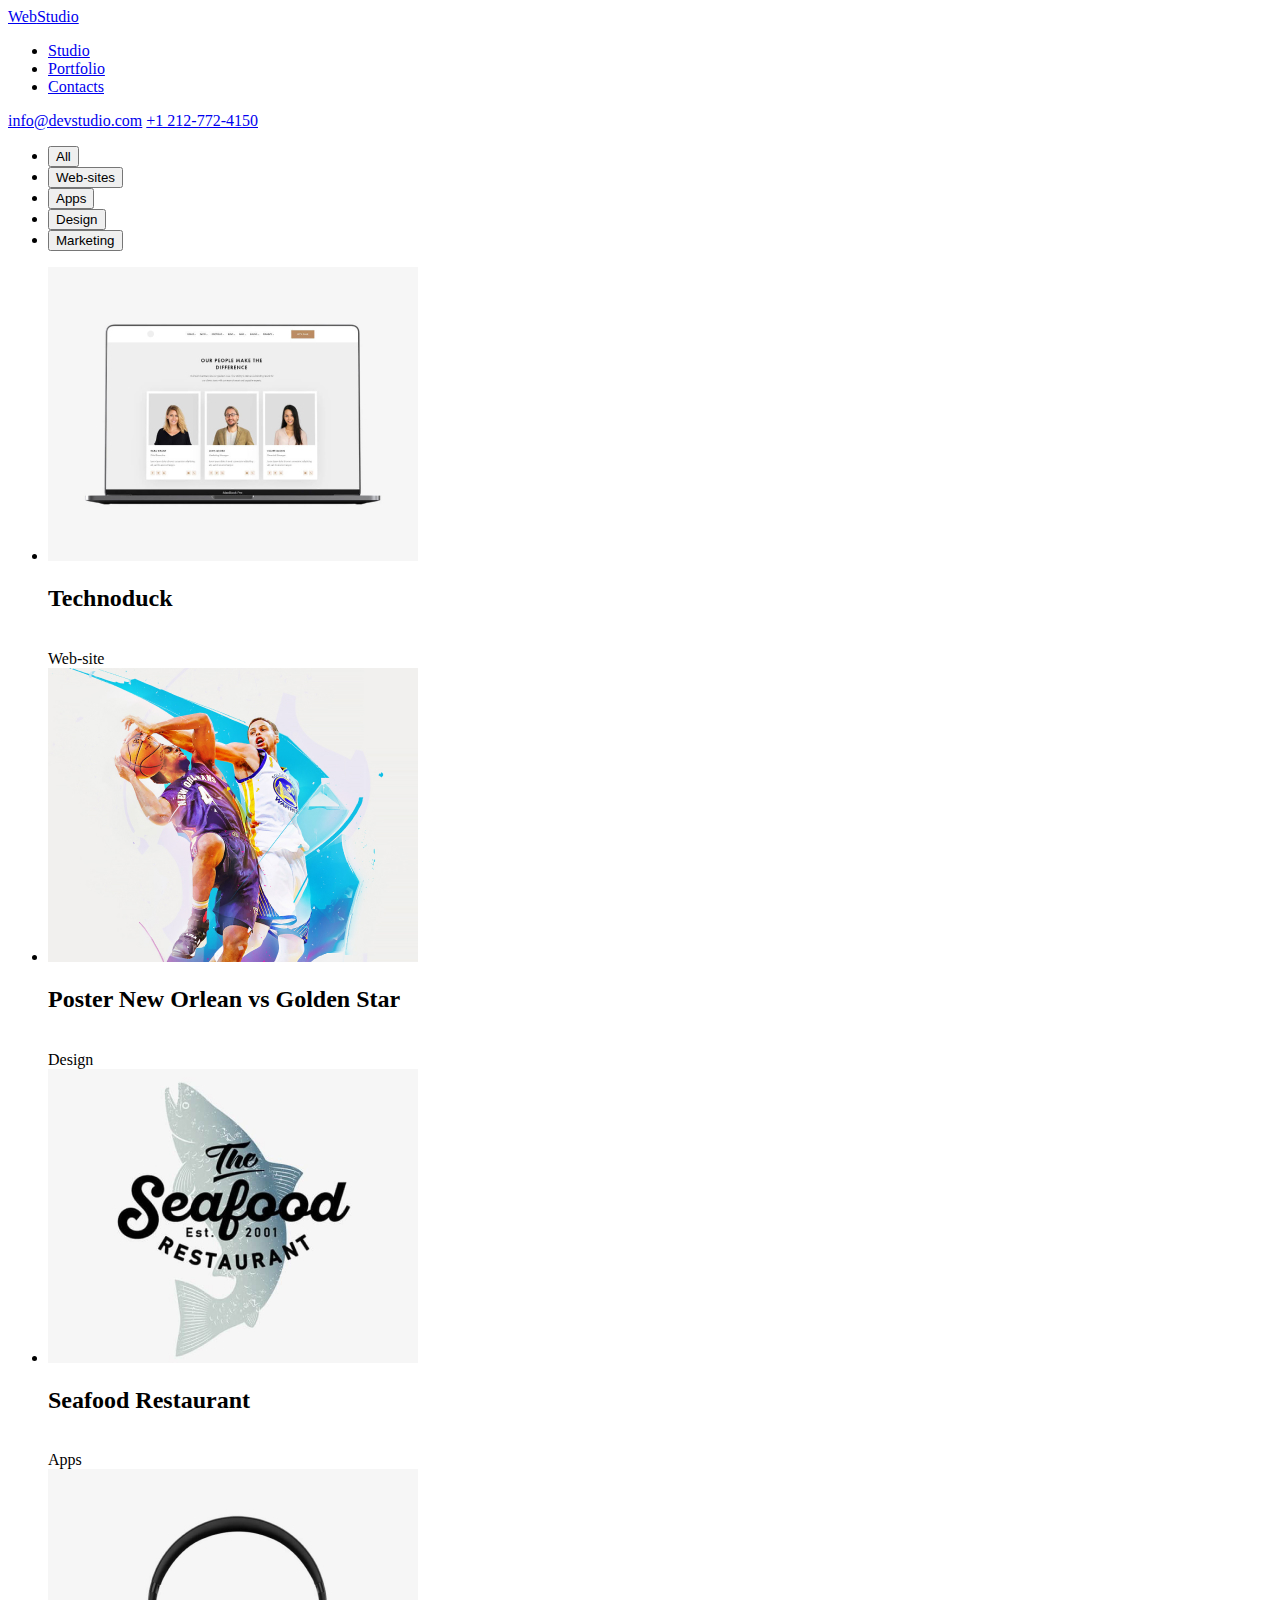
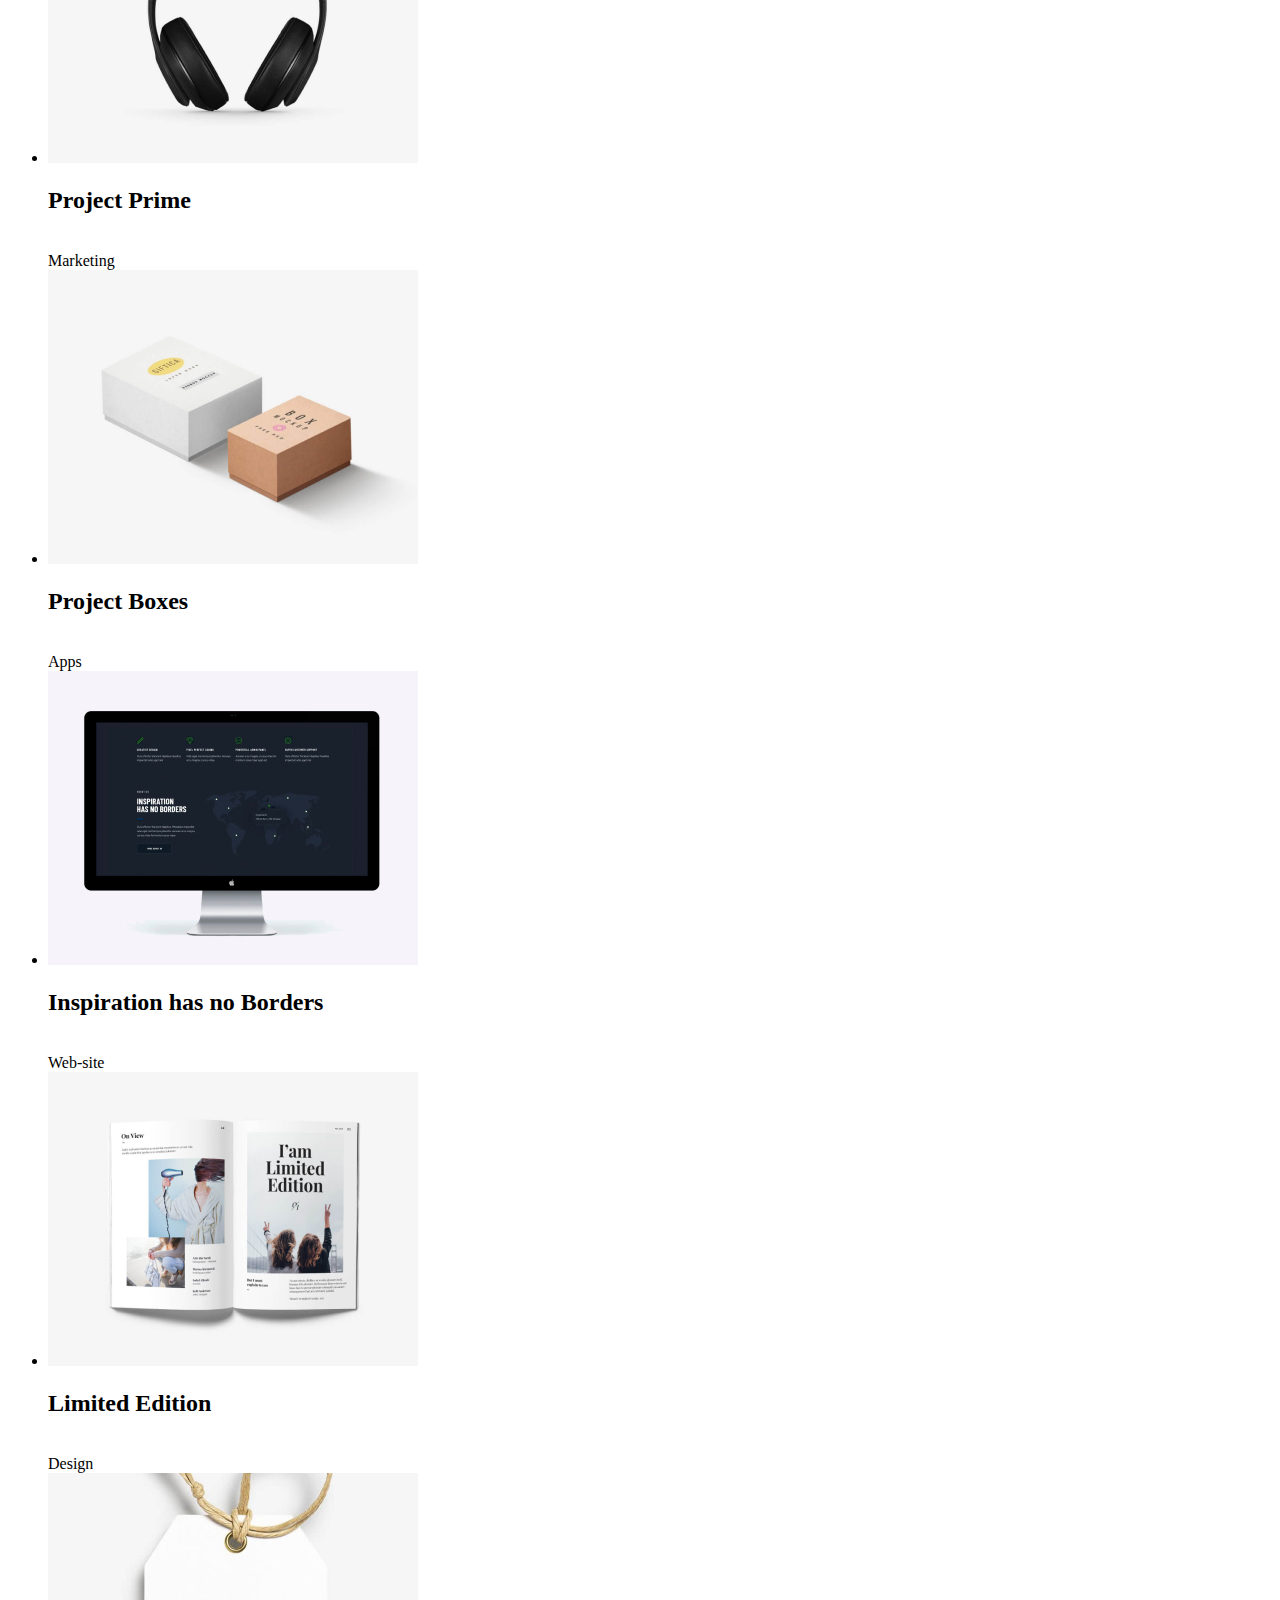
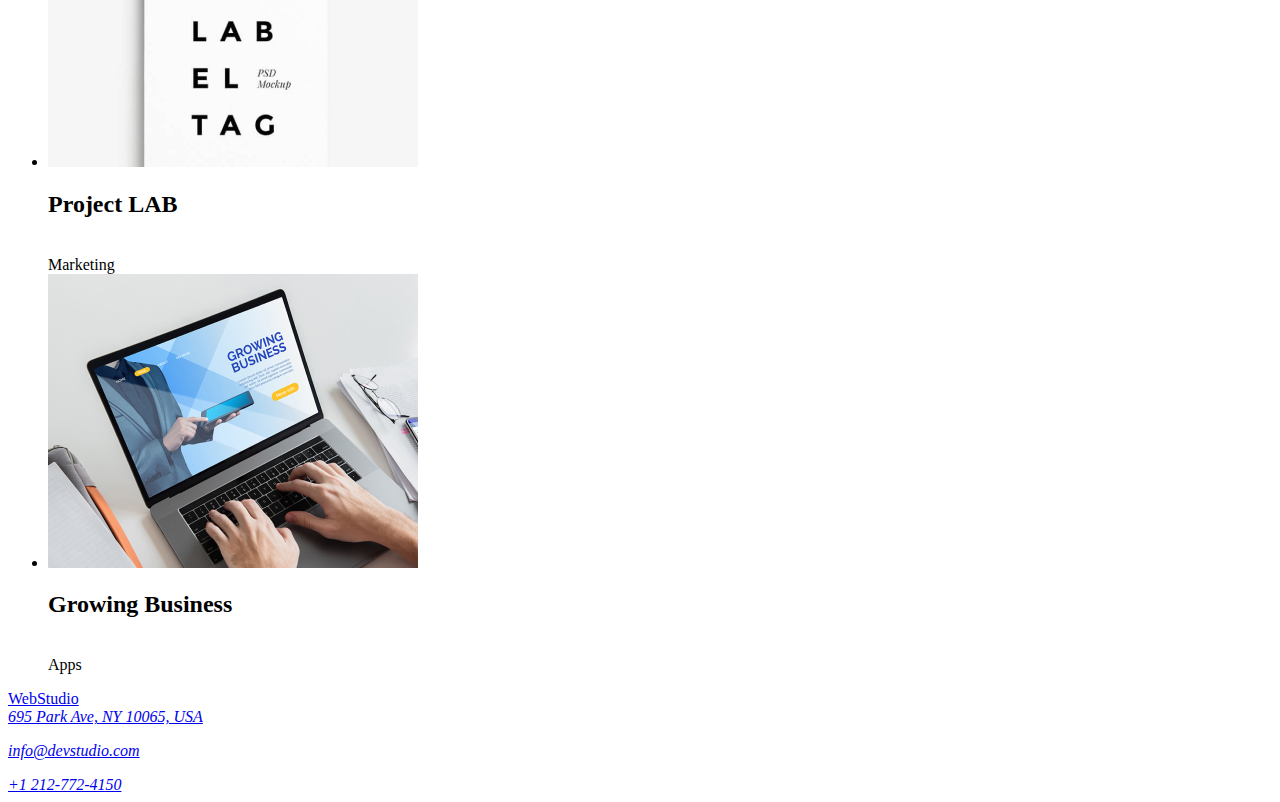
==== portofolio.html @ 15859d85 "Add studio and portfolio" ====
<!DOCTYPE html>
<html lang="en">
<head>
    <meta charset="UTF-8">
    <meta name="viewport" content="width=device-width, initial-scale=1.0">
    <title>Portofolio</title>
    <link rel="preconnect" href="https://fonts.googleapis.com">
    <link rel="preconnect" href="https://fonts.gstatic.com" crossorigin>
    <link href="https://fonts.googleapis.com/css2?family=Raleway:wght@700&family=Roboto:wght@400;500;700;900&display=swap" rel="stylesheet">
    <link rel="stylesheet" href="css/style.css">
    <link rel="stylesheet" href="https://github.com/sindresorhus/modern-normalize">
</head>
<body>

    <header class="global-header">
        <a href="./about.html"><span class="Web">Web</span><span class="Studio">Studio</span></a>

        <nav class="main-navigation">
            <ul>
                <li><a href="./index.html" class="nav-link " >Studio</a></li>
                <li><a href="./portofolio.html" class="nav-link-current" >Portfolio</a></li>
                <li><a href="./about.html" class="nav-link ">Contacts</a></li>
            </ul>
        </nav>

        <div class="contacts-header">
            <a href="https://www.google.com/intl/ro/gmail/about/" target="_blank" >info@devstudio.com</a>
            <a href="+12127724150" >+1 212-772-4150</a>
        </div>

    </header>

    <!--Main Section-->
        <main>

    <!--Buttons Section-->

    <div class="first-section">

        <ul>
            <li> <button type="button" class="button-focus">All</button> </li>
            <li> <button type="button" class="button-focus">Web-sites</button> </li>
            <li> <button type="button" class="button-focus">Apps</button> </li>
            <li> <button type="button" class="button-focus">Design</button> </li>
            <li> <button type="button" class="button-focus">Marketing</button> </li>
        </ul>

    </div>

    <!--Services Section-->

    <section class="second-section">
        <ul>
        <li>
            <img src="images/laptop-img1(1).jpg" alt="Technoduck">
            <br>
            <h2>Technoduck</h2>
            <br>
            <span>Web-site</span>
        </li>

        <li>
            <img src="images/poster-img2(1).jpg" alt="Design">
            <br>
            <h2>Poster New Orlean vs Golden Star</h2>
            <br>
            <span>Design</span>
        </li>

        <li>
            <img src="images/seafood-img3(1).jpg" alt="SeafoodRestaurant">
            <br>
            <h2>Seafood Restaurant </h2>
            <br>
            <span>Apps</span>
        </li>

        <li>
            <img src="images/headphones-img4(1).jpg" alt="Headphones">
            <br>
            <h2>Project Prime</h2>
            <br>
            <span>Marketing</span>
        </li>

        <li>
            <img src="images/boxes-img5(1).jpg" alt="Boxes">
            <br>
            <h2>Project Boxes</h2>
            <br>
            <span>Apps</span>
        </li>

        <li>
            <img src="images/computer-img6(1).jpg" alt="Computer">
            <br>
            <h2>Inspiration has no Borders</h2>
            <br>
            <span>Web-site</span>
        </li>

        <li>
            <img src="images/limited-edition-img7(1).jpg" alt="LimitedEdition">
            <br>
            <h2>Limited Edition</h2>
            <br>
            <span>Design</span>
        </li>

        <li>
            <img src="images/project-lab-img8(1).jpg" alt="Project Lab">
            <br>
            <h2>Project LAB</h2>
            <br>
            <span>Marketing</span>
        </li>

        <li>
            <img src="images/laptop-business-img9(1).jpg" alt="Working on Laptop">
            <br>
            <h2>Growing Business</h2>
            <br>
            <span>Apps</span>
        </li>

        </ul>
    </section>

        </main>
    
        <!--Footer Section-->
        <footer class="global-footer">
            <a href="./about.html"><span class="Web-footer">Web</span><span class="Studio-footer">Studio</span></a>

            <address>
                <a href="https://www.google.com/maps" target="_blank" class="location-adress">695 Park Ave, NY 10065, USA</a>
            
               <p> <a href="https://www.google.com/intl/ro/gmail/about/" target="_blank" class="contact-section">info@devstudio.com</a> </p>
                <a href="+12127724150" class="contact-section">+1 212-772-4150</a>
           
            </address>

        </footer>
</body>
</html>
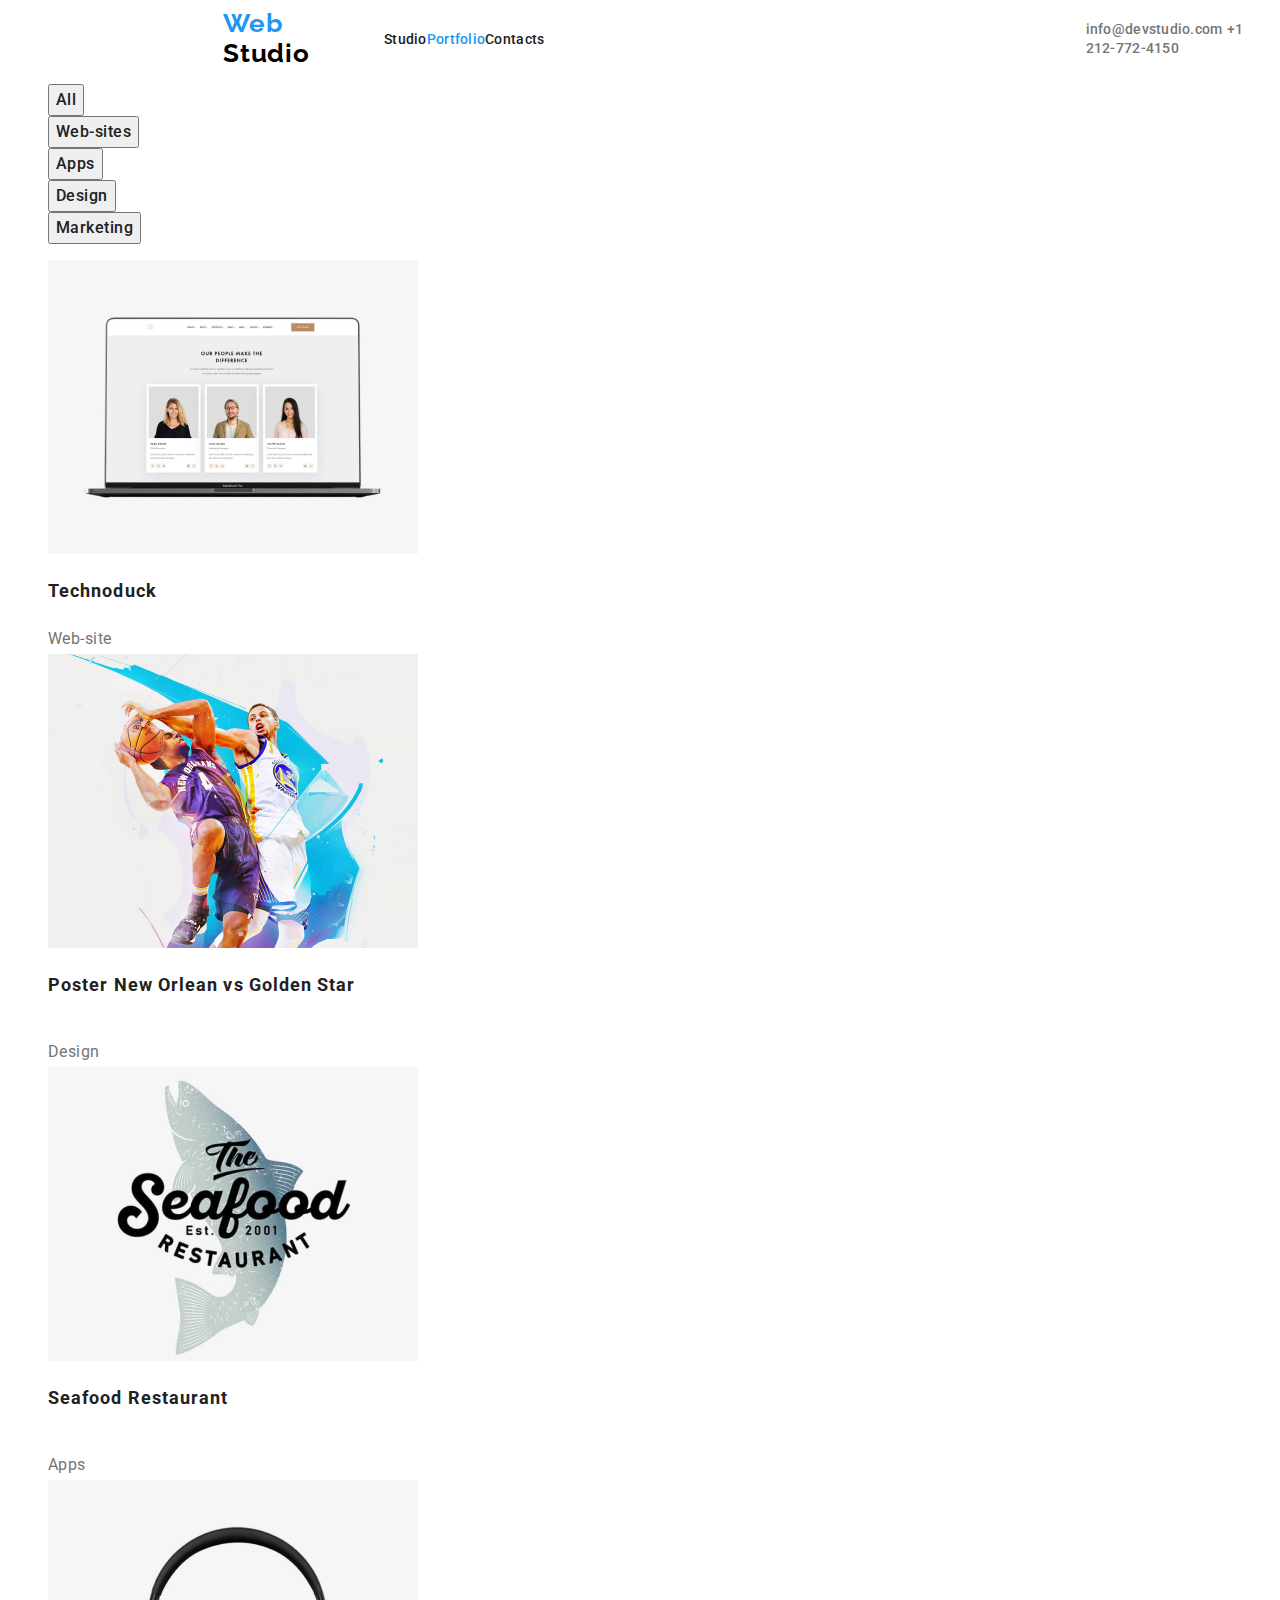
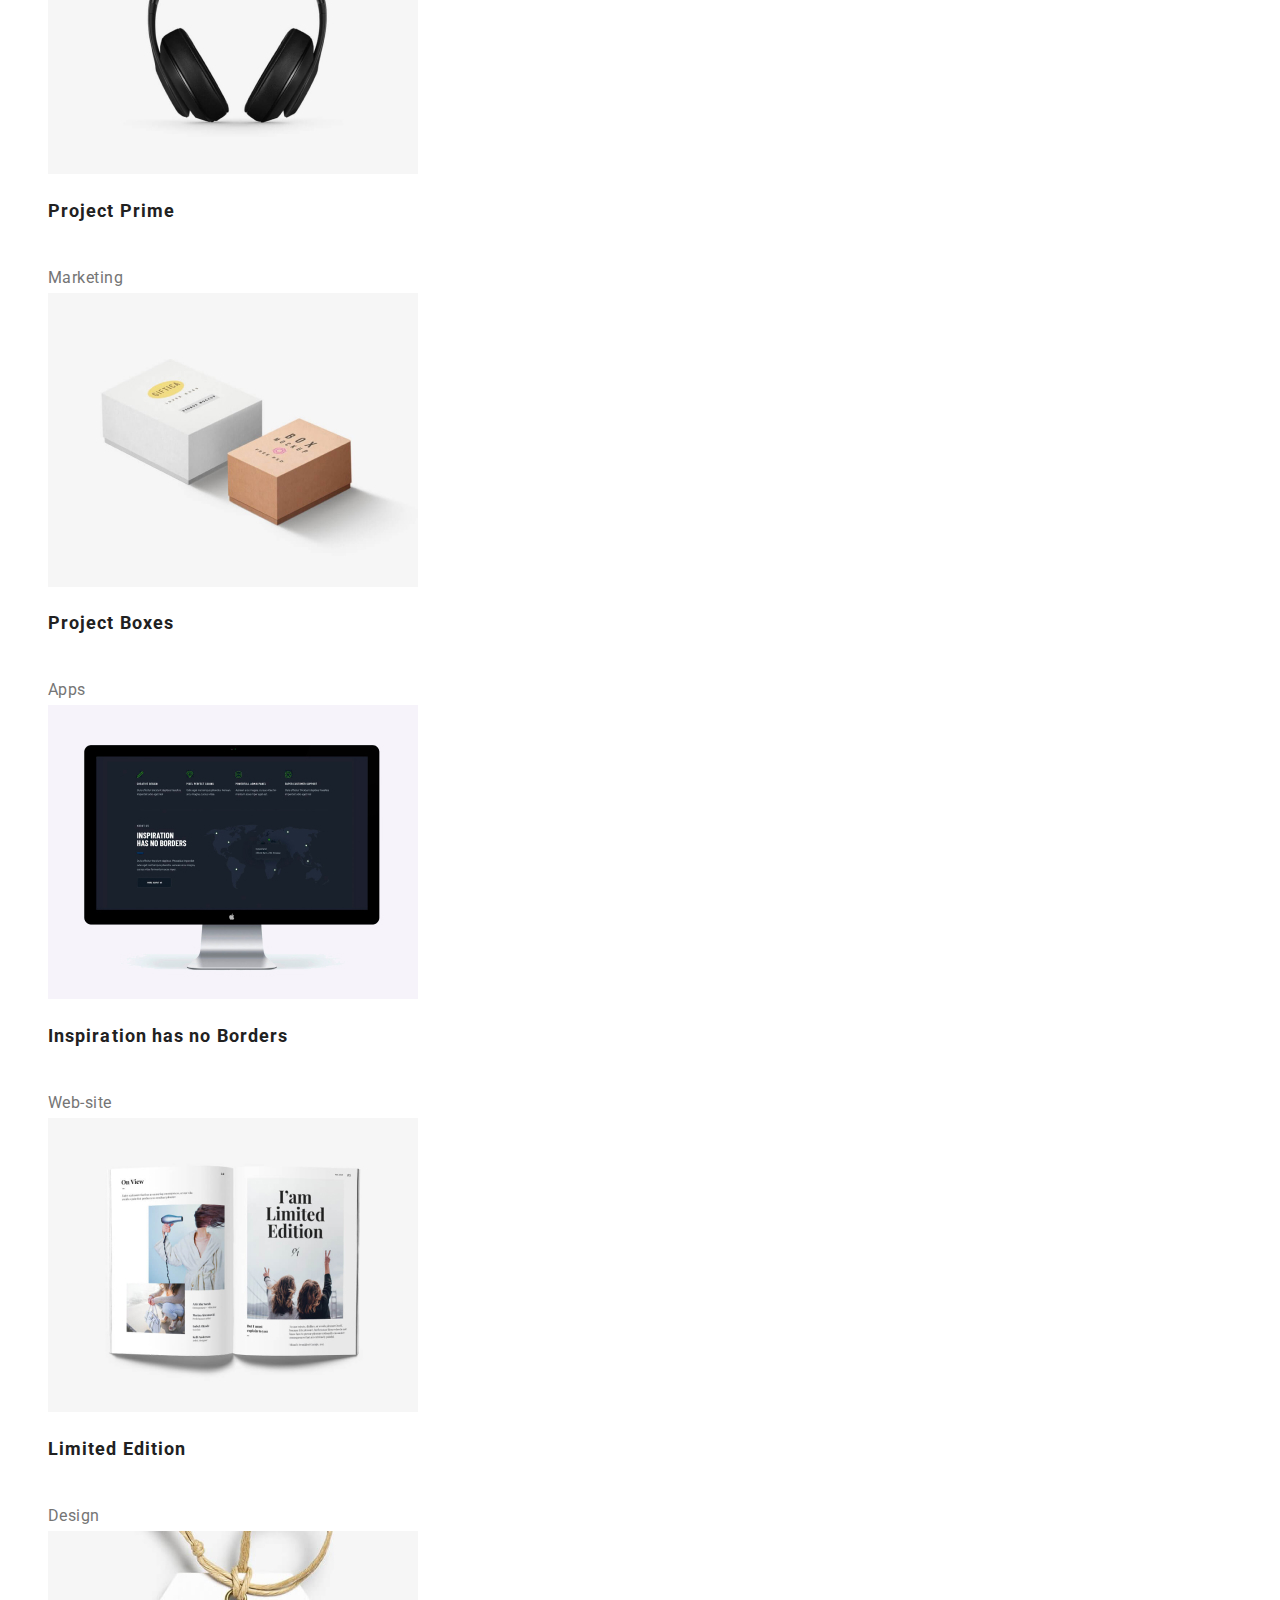
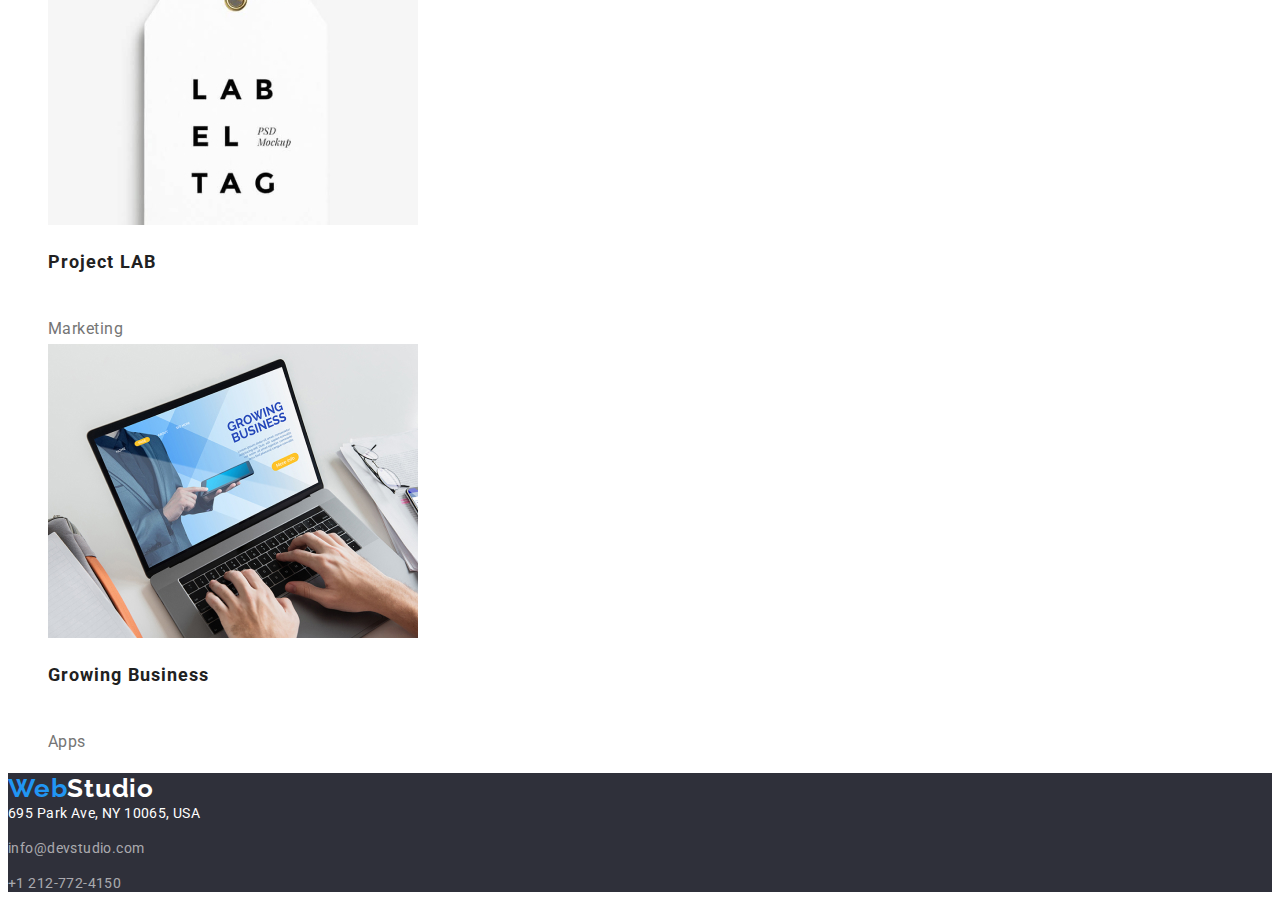
==== commit 8c14b35e: "Adding classes for styling" ====
--- a/portofolio.html
+++ b/portofolio.html
@@ -13,15 +13,24 @@
 <body>
 
     <header class="global-header">
-        <a href="./about.html"><span class="Web">Web</span><span class="Studio">Studio</span></a>
-
-        <nav class="main-navigation">
-            <ul>
-                <li><a href="./index.html" class="nav-link " >Studio</a></li>
-                <li><a href="./portofolio.html" class="nav-link-current" >Portfolio</a></li>
-                <li><a href="./about.html" class="nav-link ">Contacts</a></li>
-            </ul>
-        </nav>
+
+        <div class="logo-container">
+        <a href="./about.html">
+            <span class="Web">Web</span>
+            <span class="Studio">Studio</span>
+        </a>
+        </div>
+
+        <div class="nav-container">
+
+            <nav class="main-navigation">
+                <ul>
+                    <li><a href="./index.html" class="nav-link " >Studio</a></li>
+                    <li><a href="./portofolio.html" class="nav-link-current" >Portfolio</a></li>
+                    <li><a href="./about.html" class="nav-link ">Contacts</a></li>
+                </ul>
+            </nav>
+        </div>
 
         <div class="contacts-header">
             <a href="https://www.google.com/intl/ro/gmail/about/" target="_blank" >info@devstudio.com</a>
@@ -31,13 +40,13 @@
     </header>
 
     <!--Main Section-->
-        <main>
+        <main class="main-section">
 
     <!--Buttons Section-->
 
     <div class="first-section">
 
-        <ul>
+        <ul class="button-container">
             <li> <button type="button" class="button-focus">All</button> </li>
             <li> <button type="button" class="button-focus">Web-sites</button> </li>
             <li> <button type="button" class="button-focus">Apps</button> </li>
@@ -49,81 +58,140 @@
 
     <!--Services Section-->
 
+
+    
     <section class="second-section">
-        <ul>
-        <li>
-            <img src="images/laptop-img1(1).jpg" alt="Technoduck">
-            <br>
-            <h2>Technoduck</h2>
-            <br>
+
+
+        <div class="cards-container">
+            
+        <ul class="cards-list">
+
+        <li class="item">
+            <img class="img-card" src="images/laptop-img1(1).jpg" alt="Technoduck"  width="370" >
+            
+            <div class="card-details">
+            <h2 >Technoduck</h2>
+           
             <span>Web-site</span>
-        </li>
-
-        <li>
-            <img src="images/poster-img2(1).jpg" alt="Design">
-            <br>
+            </div>
+
+        </li>
+    
+    
+        <li class="item">
+            <img class="img-card" src="images/poster-img2(1).jpg" alt="Design"  width="370">
+            <br>
+                <div class="card-details">
             <h2>Poster New Orlean vs Golden Star</h2>
             <br>
             <span>Design</span>
-        </li>
-
-        <li>
-            <img src="images/seafood-img3(1).jpg" alt="SeafoodRestaurant">
-            <br>
+                </div>
+        </li>
+   
+    
+    
+   
+        <li class="item">
+            <img class="img-card"  src="images/seafood-img3(1).jpg"  alt="SeafoodRestaurant"  width="370" >
+            <br>
+                <div class="card-details">
             <h2>Seafood Restaurant </h2>
             <br>
             <span>Apps</span>
-        </li>
-
-        <li>
-            <img src="images/headphones-img4(1).jpg" alt="Headphones">
-            <br>
+                </div>
+        </li>
+
+   
+    
+    
+
+    
+        <li class="item">
+            <img class="img-card" src="images/headphones-img4(1).jpg" alt="Headphones"  width="370" >
+            <br>
+                <div class="card-details">
             <h2>Project Prime</h2>
             <br>
             <span>Marketing</span>
-        </li>
-
-        <li>
-            <img src="images/boxes-img5(1).jpg" alt="Boxes">
-            <br>
+                </div>
+        </li>
+    
+        
+
+
+    
+        <li class="item">
+            <img class="img-card" src="images/boxes-img5(1).jpg" alt="Boxes"  width="370">
+            <br>
+
+                <div class="card-details">
             <h2>Project Boxes</h2>
             <br>
             <span>Apps</span>
-        </li>
-
-        <li>
-            <img src="images/computer-img6(1).jpg" alt="Computer">
-            <br>
+                </div>
+        </li>
+    
+    
+
+   
+        <li class="item">
+            <img class="img-card" src="images/computer-img6(1).jpg" alt="Computer"  width="370" >
+            <br>
+
+                <div class="card-details">
             <h2>Inspiration has no Borders</h2>
             <br>
             <span>Web-site</span>
-        </li>
-
-        <li>
-            <img src="images/limited-edition-img7(1).jpg" alt="LimitedEdition">
-            <br>
+                </div>
+        </li>
+    
+    
+    
+
+        <li class="item">
+            <img class="img-card" src="images/limited-edition-img7(1).jpg" alt="LimitedEdition" width="370" >
+            <br>
+
+                <div class="card-details">
             <h2>Limited Edition</h2>
             <br>
             <span>Design</span>
-        </li>
-
-        <li>
-            <img src="images/project-lab-img8(1).jpg" alt="Project Lab">
-            <br>
+                </div>
+        </li>
+    
+
+
+   
+        <li class="item">
+            <img class="img-card" src="images/project-lab-img8(1).jpg" alt="Project Lab" width="370" >
+            <br>
+
+                <div class="card-details">
             <h2>Project LAB</h2>
             <br>
             <span>Marketing</span>
-        </li>
-
-        <li>
-            <img src="images/laptop-business-img9(1).jpg" alt="Working on Laptop">
-            <br>
+                </div>
+        </li>
+    
+
+
+   
+        <li class="item">
+            <img class="img-card" src="images/laptop-business-img9(1).jpg" alt="Working on Laptop" width="370" >
+            <br>
+
+                <div class="card-details">
             <h2>Growing Business</h2>
             <br>
             <span>Apps</span>
-        </li>
-
+                </div>
+        </li>
+   
         </ul>
+
+    </div>
+
     </section>
 
         </main>
--- a/css/style.css
+++ b/css/style.css
@@ -0,0 +1,342 @@
+
+:root {
+    --font-family: "Roboto" ;
+    --link-color: #212121;
+    --body-color: #FFF;
+    --hover-color: #2196F3;
+    
+}
+body {
+    
+    background-color: var(--body-color);
+    font-family: "Roboto", "Raleway" ,sans-serif;
+    
+}
+
+.container {
+    max-width: 1200px;
+}
+
+.global-header {
+    width: 100%;
+    display: flex;
+    align-items: center;
+    justify-content: space-between;
+}
+
+.logo-container {
+    display: flex;
+    align-items: center;
+    justify-content: space-between;
+    padding-left: 215px;
+    width: 165px;
+    flex-direction: row;
+    
+}
+
+.nav-container {
+    display: flex;
+    width: 80%;
+    align-items: center;
+    justify-content: space-between;
+
+}
+
+.nav-container .main-navigation ul {
+    display: flex;
+    align-items: center;
+    justify-content: space-between;
+    flex-direction: row;
+    
+}
+
+
+
+
+.global-header .main-navigation a:link, 
+.global-header .main-navigation a:visited, {
+    color: var(--link-color) ;
+}
+
+
+.global-header .main-navigation a:hover {
+    color:var(--hover-color);
+    text-decoration: none;
+}
+
+
+
+.title-button .button-request {
+    background-color: var(--hover-color);
+    color:var(--body-color);;
+    text-align: center;
+    font-family: inherit;
+    font-size: 16px;
+    font-style: normal;
+    font-weight: 700;
+    line-height: 30px; /* 187.5% */
+    letter-spacing: 0.96px;
+
+}
+
+.first-section button:link,
+.first-section button:visited {    
+    background-color: #F5F4FA;
+    color: var(--link-color);
+    font-family: inherit;
+    
+}
+
+.first-section button:hover {
+    background-color:var(--hover-color);
+    color:var(--body-color) ;
+}
+
+.first-section .button-focus :hover,
+.first-section .button-focus :focus {
+    background-color:var(--hover-color);
+    color:var(--body-color);
+}
+ul {
+    list-style-type: none;
+}
+
+.main-navigation a:link
+.main-navigation a:visited { 
+    color: var(--link-color);
+    font-size: 14px;
+    font-weight: 500;
+    text-decoration: none;
+    line-height: normal;
+    letter-spacing: 0.28px
+
+}
+ .nav-link, a {
+    color: var(--link-color);
+    font-family: inherit;
+    font-size: 14px;
+    font-style: normal;
+    font-weight: 500;
+    line-height: normal;
+    letter-spacing: 0.28px;
+}
+
+.nav-link-current {
+    color:var(--hover-color);
+}
+
+
+.Web {
+    color: var(--hover-color);
+}
+.Studio {
+    color: #000;
+}
+
+.global-header a {
+    text-decoration: none;
+    
+}
+
+.Web, .Studio {
+    font-family: Raleway;
+    font-size: 26px;
+    font-style: normal;
+    font-weight: 700;
+    line-height: normal;
+    letter-spacing: 0.78px;
+    }
+
+
+.title-button { 
+    background-color: #2F303A;
+   
+}
+
+h1 {
+    color:var(--body-color);
+    text-align: center;
+    font-family: Roboto;
+    font-size: 44px;
+    font-style: normal;
+    font-weight: 900;
+    line-height: 60px; /* 136.364% */
+    letter-spacing: 2.64px;
+    text-transform: uppercase;
+    }
+
+  
+
+    .contacts-header a {
+        color: #757575;
+    }
+
+ .contacts-header > a.nav-link-current {
+    color: var(--hover-color);
+ }
+
+ .first-section h2 {
+    color: #212121;
+    font-family: inherit;
+    font-size: 14px;
+    font-style: normal;
+    font-weight: 700;
+    line-height: normal;
+    letter-spacing: 0.42px;
+    text-transform: uppercase;
+    width: 270px;
+ }
+ .first-section p {
+    color: #757575;
+    font-family: inherit;
+    font-size: 14px;
+    font-style: normal;
+    font-weight: 400;
+    line-height: 24px; /* 171.429% */
+    letter-spacing: 0.42px;
+    width: 270px;
+    height: 75px;
+    flex-shrink: 0;
+ }
+
+ .second-section h2 {
+    color:var(--link-color);
+    font-family: inherit;
+    font-size: 18px;
+    font-style: normal;
+    font-weight: 700;
+    line-height: 36px; /* 200% */
+    letter-spacing: 1.08px;
+ }
+
+ .second-section span {
+    color: #757575;
+    font-family: inherit;
+    font-size: 16px;
+    font-style: normal;
+    font-weight: 400;
+    line-height: 30px; /* 187.5% */
+    letter-spacing: 0.48px;
+    width: 322px;
+ }
+
+ .first-section button {
+    color: var(--link-color);
+    text-align: center;
+    font-family: Roboto;
+    font-size: 16px;
+    font-style: normal;
+    font-weight: 500;
+    line-height: 26px; /* 162.5% */
+    letter-spacing: 0.48px; ;
+ }
+
+ .about-us-section h2 { 
+    color:var(--link-color);
+    text-align: center;
+    font-family: inherit;
+    font-size: 36px;
+    font-style: normal;
+    font-weight: 700;
+    line-height: normal;
+    letter-spacing: 1.08px;
+ }
+
+ .our-team {
+    background-color: #F5F4FA;
+ }
+
+ .our-team h2 {
+    color:var(--link-color);
+    text-align: center;
+    font-family: inherit;
+    font-size: 36px;
+    font-style: normal;
+    font-weight: 700;
+    line-height: normal;
+    letter-spacing: 1.08px;
+ }
+
+ .our-team h3 {
+    color:var(--link-color);
+    text-align: center;
+    font-family: inherit;
+    font-size: 16px;
+    font-style: normal;
+    font-weight: 500;
+    line-height: normal;
+    letter-spacing: 0.48px;
+ }
+
+ .our-team p {
+    color: #757575;
+    text-align: center;
+    font-family: inherit;
+    font-size: 16px;
+    font-style: normal;
+    font-weight: 400;
+    line-height: normal;
+    letter-spacing: 0.48px;
+ }
+
+ .global-footer  {
+    background-color: #2F303A;
+   
+ }
+
+ .location-adress { 
+    color: var(--body-color);
+    font-family: inherit;
+    font-size: 14px;
+    font-style: normal;
+    font-weight: 400;
+    line-height: normal;
+    letter-spacing: 0.42px;
+    width: 207px;
+    height: 16px;
+    flex-shrink: 0;
+ }
+
+ .Web-footer {
+    color: var(--hover-color);
+ }
+
+ .Studio-footer {
+    color: var(--body-color);
+ }
+
+ .Web-footer, .Studio-footer {
+    font-family: Raleway;
+    font-size: 26px;
+    font-style: normal;
+    font-weight: 700;
+    line-height: normal;
+    letter-spacing: 0.78px;
+    
+ }
+
+ .global-footer a{
+    text-decoration: none;
+ }
+
+
+ .contact-section {
+    color: rgba(255, 255, 255, 0.60);
+    font-family: inherit;
+    font-size: 14px;
+    font-style: normal;
+    font-weight: 400;
+    line-height: normal;
+    letter-spacing: 0.42px;
+    width: 231px;
+    height: 16px;
+    flex-shrink: 0; 
+    }
+ 
+
+
+   
+
+
+
+
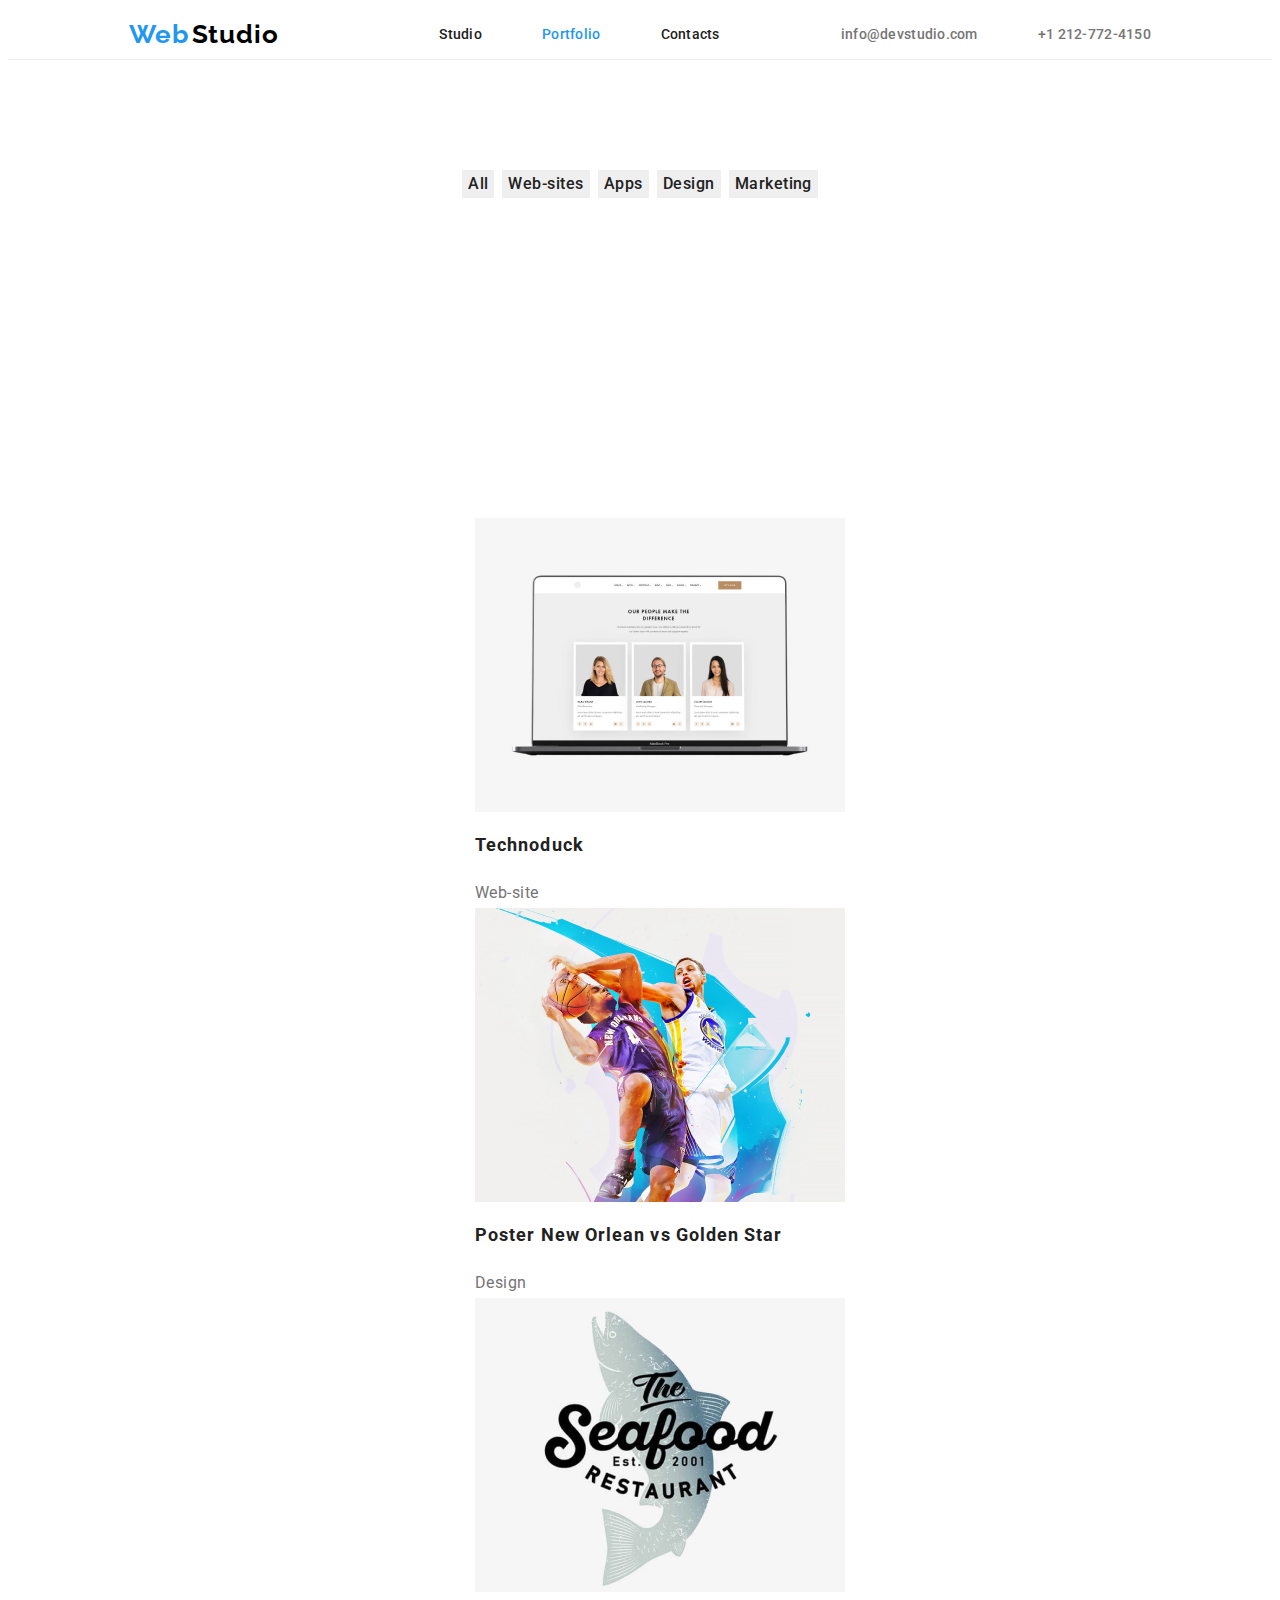
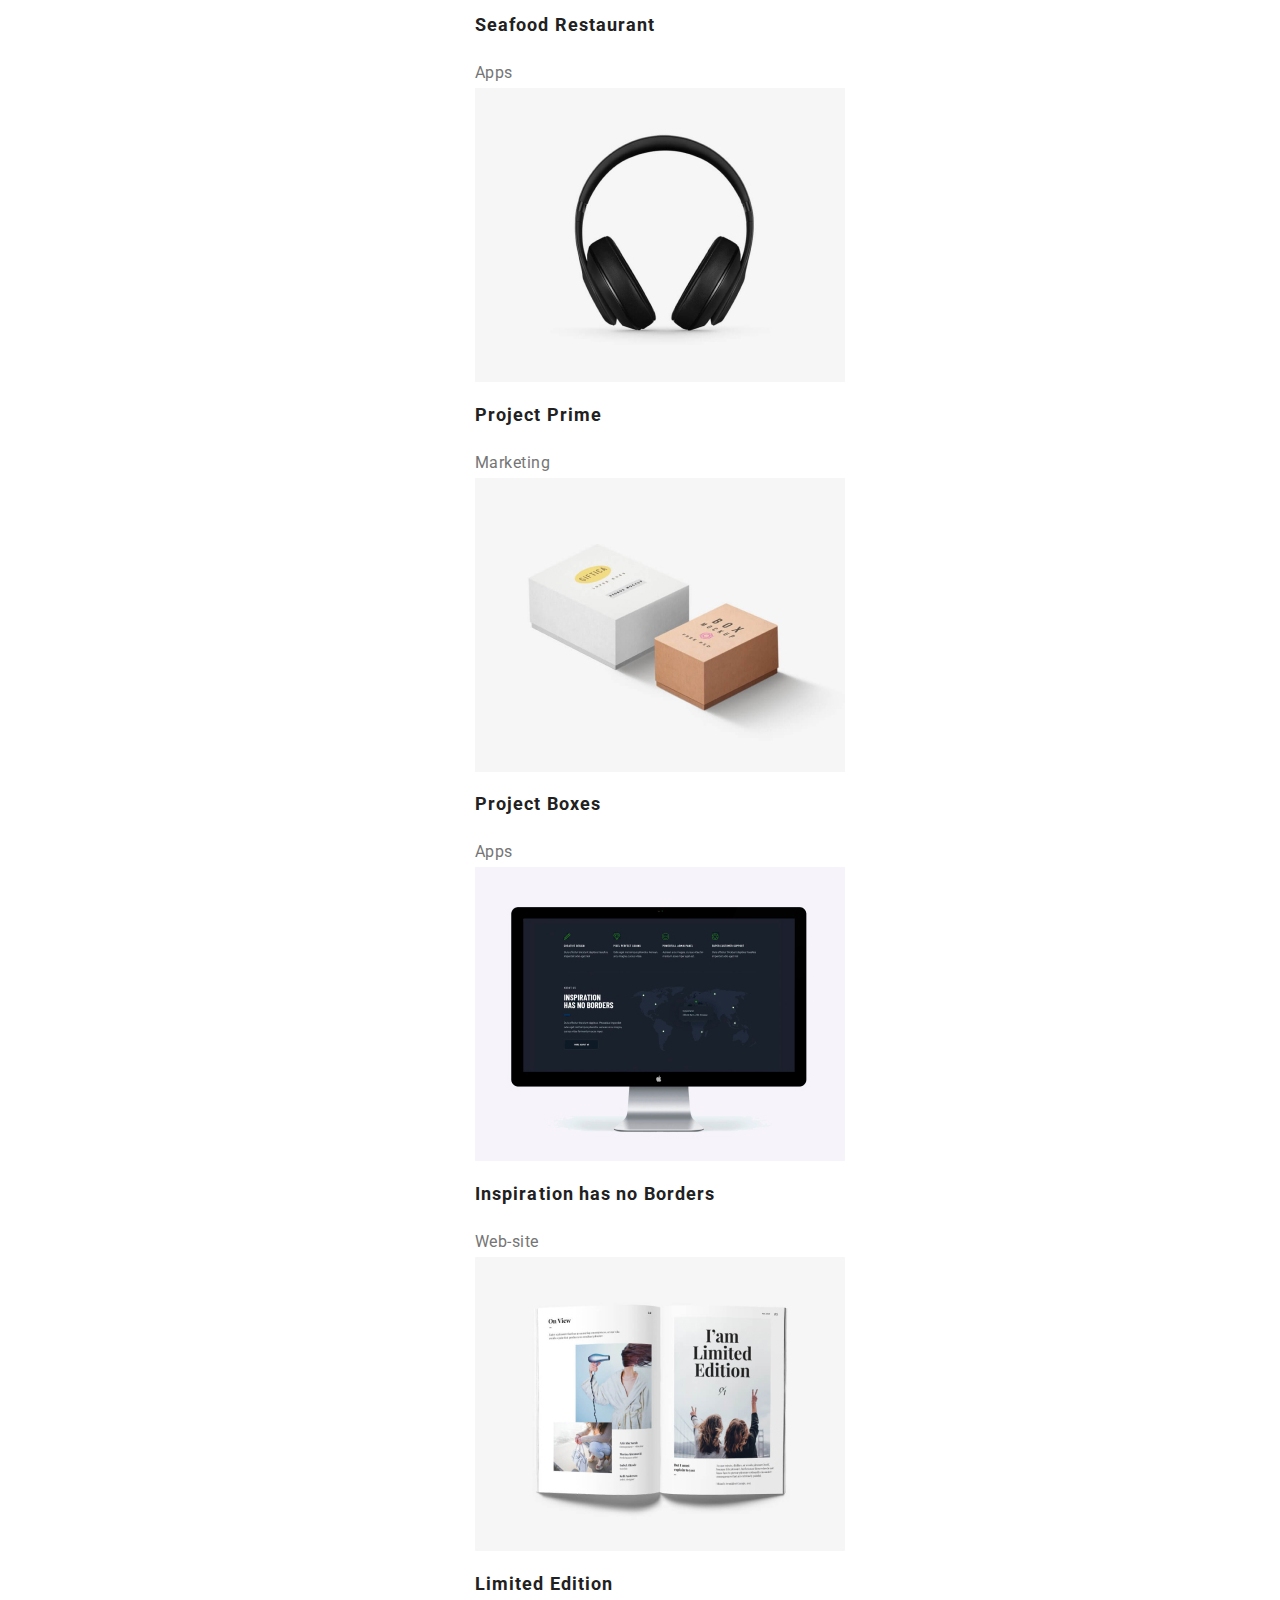
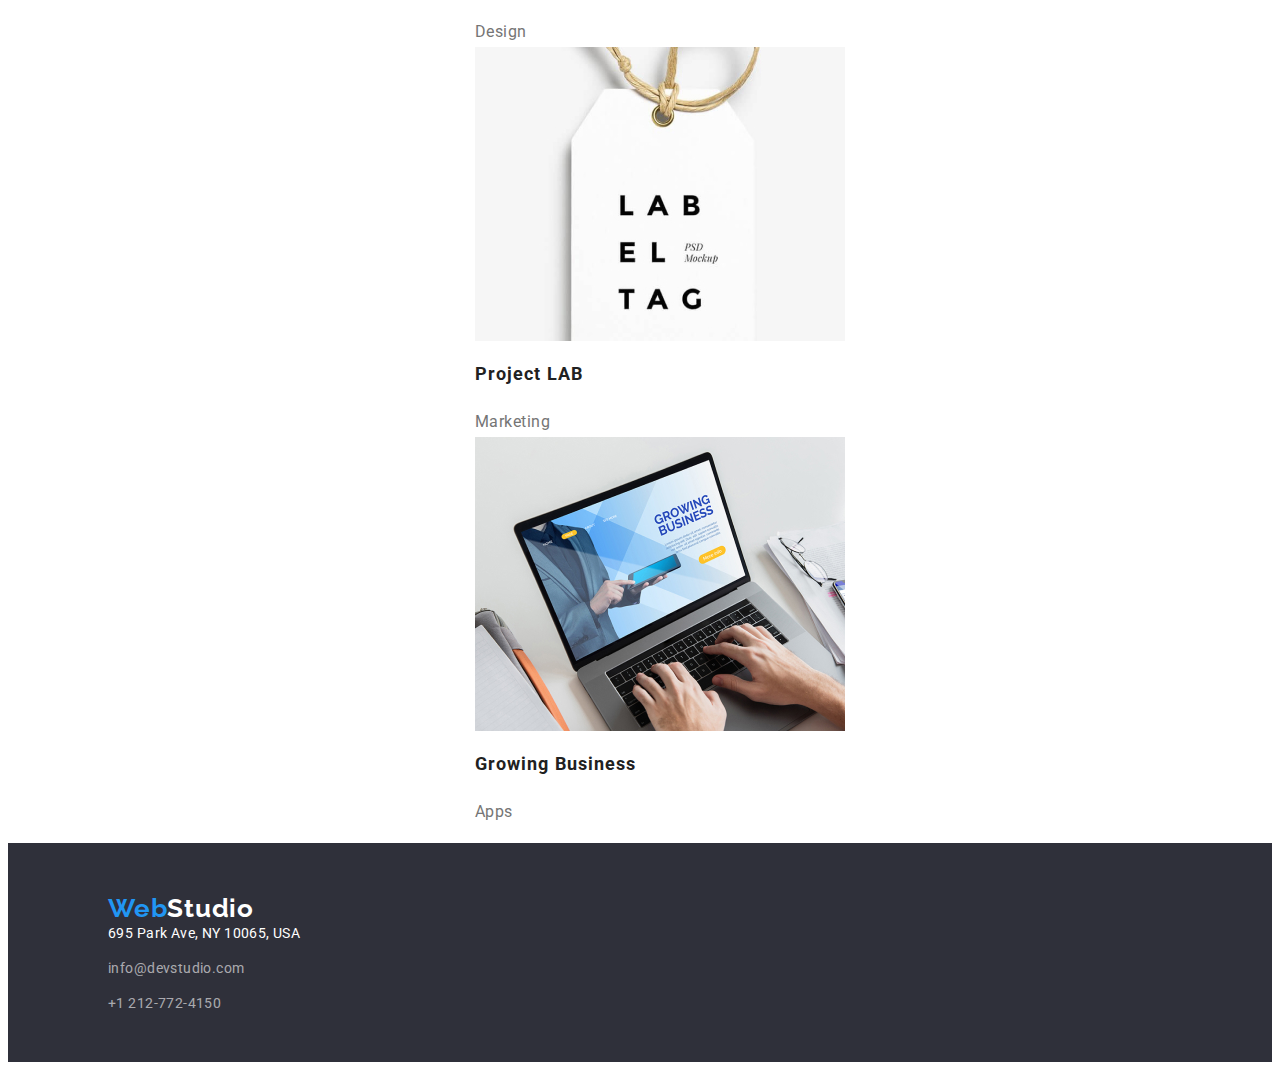
==== commit b0ac7f7c: "Made some new changes" ====
--- a/portofolio.html
+++ b/portofolio.html
@@ -70,21 +70,19 @@
         <li class="item">
             <img class="img-card" src="images/laptop-img1(1).jpg" alt="Technoduck"  width="370" >
             
-            <div class="card-details">
+                <div class="card-details">
             <h2 >Technoduck</h2>
-           
             <span>Web-site</span>
-            </div>
+                </div>
 
         </li>
     
     
         <li class="item">
             <img class="img-card" src="images/poster-img2(1).jpg" alt="Design"  width="370">
-            <br>
+            
                 <div class="card-details">
             <h2>Poster New Orlean vs Golden Star</h2>
-            <br>
             <span>Design</span>
                 </div>
         </li>
@@ -94,25 +92,19 @@
    
         <li class="item">
             <img class="img-card"  src="images/seafood-img3(1).jpg"  alt="SeafoodRestaurant"  width="370" >
-            <br>
+          
                 <div class="card-details">
             <h2>Seafood Restaurant </h2>
-            <br>
             <span>Apps</span>
                 </div>
         </li>
 
    
-    
-    
-
-    
         <li class="item">
             <img class="img-card" src="images/headphones-img4(1).jpg" alt="Headphones"  width="370" >
-            <br>
+           
                 <div class="card-details">
             <h2>Project Prime</h2>
-            <br>
             <span>Marketing</span>
                 </div>
         </li>
@@ -123,11 +115,10 @@
     
         <li class="item">
             <img class="img-card" src="images/boxes-img5(1).jpg" alt="Boxes"  width="370">
-            <br>
+
 
                 <div class="card-details">
             <h2>Project Boxes</h2>
-            <br>
             <span>Apps</span>
                 </div>
         </li>
@@ -137,53 +128,40 @@
    
         <li class="item">
             <img class="img-card" src="images/computer-img6(1).jpg" alt="Computer"  width="370" >
-            <br>
-
+        
                 <div class="card-details">
             <h2>Inspiration has no Borders</h2>
-            <br>
             <span>Web-site</span>
                 </div>
         </li>
     
     
-    
 
         <li class="item">
             <img class="img-card" src="images/limited-edition-img7(1).jpg" alt="LimitedEdition" width="370" >
-            <br>
-
+    
                 <div class="card-details">
             <h2>Limited Edition</h2>
-            <br>
             <span>Design</span>
                 </div>
         </li>
     
 
-
-   
         <li class="item">
             <img class="img-card" src="images/project-lab-img8(1).jpg" alt="Project Lab" width="370" >
-            <br>
-
+        
                 <div class="card-details">
             <h2>Project LAB</h2>
-            <br>
             <span>Marketing</span>
                 </div>
         </li>
     
-
-
    
         <li class="item">
             <img class="img-card" src="images/laptop-business-img9(1).jpg" alt="Working on Laptop" width="370" >
-            <br>
-
+            
                 <div class="card-details">
             <h2>Growing Business</h2>
-            <br>
             <span>Apps</span>
                 </div>
         </li>
--- a/css/style.css
+++ b/css/style.css
@@ -13,44 +13,95 @@
     
 }
 
-.container {
-    max-width: 1200px;
-}
 
 .global-header {
     width: 100%;
     display: flex;
-    align-items: center;
-    justify-content: space-between;
+    justify-content: space-evenly;
+    border-bottom:1px solid #ececec;
+    margin:auto;
+   
 }
 
 .logo-container {
-    display: flex;
-    align-items: center;
-    justify-content: space-between;
-    padding-left: 215px;
-    width: 165px;
-    flex-direction: row;
-    
-}
-
-.nav-container {
-    display: flex;
-    width: 80%;
-    align-items: center;
-    justify-content: space-between;
-
-}
+   align-self: center;
+}
+
+
 
 .nav-container .main-navigation ul {
     display: flex;
     align-items: center;
     justify-content: space-between;
     flex-direction: row;
-    
-}
-
-
+    gap: 60px;
+    
+}
+
+.contacts-header {
+    display: flex;
+    align-items: center;
+    justify-content: space-between;
+    flex-direction: row;
+    gap: 60px;
+}
+
+.title-button {
+    display: flex;
+    background-color: #2F303A;
+    height: 600px;
+    flex-direction: column;
+    justify-content: center;
+    align-items: center;
+}
+
+.main-section {
+    display: flex;
+    flex-direction: column;
+    gap: 100px;
+   
+}
+
+.studio-list {
+    display: flex;
+    justify-content: center;
+    gap: 60px;
+}
+
+.global-footer {
+    padding: 50px 100px;
+}
+
+.button-container {
+    display: flex;
+    align-items: center;
+    justify-content: center;
+    flex-direction: row;
+    gap: 8px;
+ padding: 94px;
+ border-radius: 4px;
+   
+}
+
+
+
+.cards-container {
+    display: flex;
+    justify-content: center;
+    align-items: center;
+    flex-wrap: wrap;
+    margin-top: 94px;
+    gap: 50px;
+   
+}
+
+.cards-list .item {
+    display: flex;
+    flex-direction: column;
+    width: 370px;
+    top: 262px;
+    left: 215px;
+}
 
 
 .global-header .main-navigation a:link, 
@@ -229,6 +280,7 @@
     font-weight: 500;
     line-height: 26px; /* 162.5% */
     letter-spacing: 0.48px; ;
+    border: none;
  }
 
  .about-us-section h2 { 
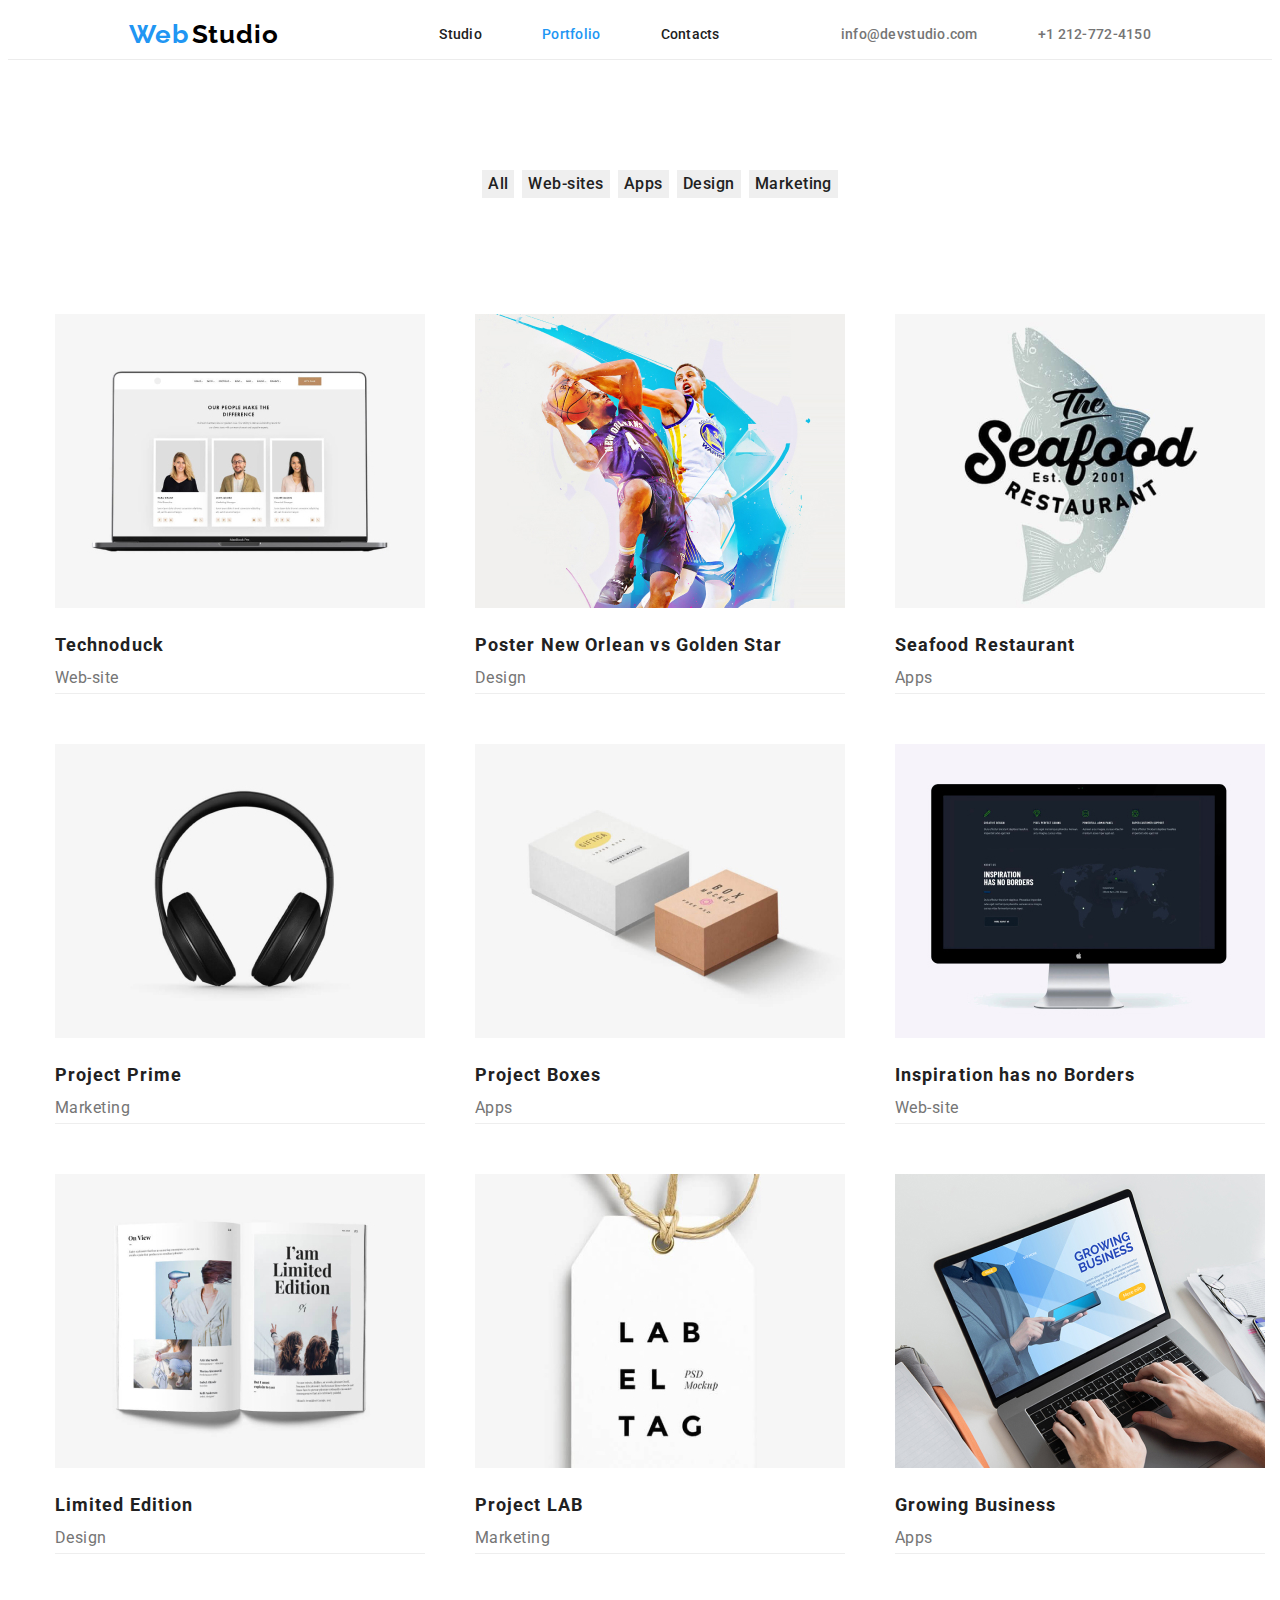
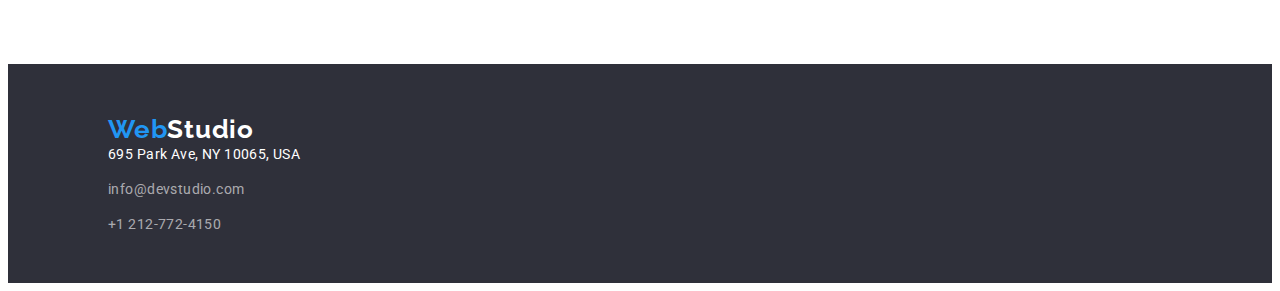
==== commit 3bf3317e: "Change link modern normalize" ====
--- a/portofolio.html
+++ b/portofolio.html
@@ -8,7 +8,7 @@
     <link rel="preconnect" href="https://fonts.gstatic.com" crossorigin>
     <link href="https://fonts.googleapis.com/css2?family=Raleway:wght@700&family=Roboto:wght@400;500;700;900&display=swap" rel="stylesheet">
     <link rel="stylesheet" href="css/style.css">
-    <link rel="stylesheet" href="https://github.com/sindresorhus/modern-normalize">
+    <link rel="stylesheet" href="node_modules/modern-normalize/modern-normalize.css">
 </head>
 <body>
 
--- a/css/style.css
+++ b/css/style.css
@@ -55,6 +55,8 @@
     align-items: center;
 }
 
+
+
 .main-section {
     display: flex;
     flex-direction: column;
@@ -66,6 +68,7 @@
     display: flex;
     justify-content: center;
     gap: 60px;
+    padding-bottom: 94px;
 }
 
 .global-footer {
@@ -78,29 +81,40 @@
     justify-content: center;
     flex-direction: row;
     gap: 8px;
- padding: 94px;
+ padding-top: 94px;
  border-radius: 4px;
-   
-}
-
-
-
-.cards-container {
+ margin-bottom: 0px;
+   
+}
+
+
+.cards-list {
     display: flex;
     justify-content: center;
     align-items: center;
     flex-wrap: wrap;
-    margin-top: 94px;
     gap: 50px;
-   
-}
-
-.cards-list .item {
-    display: flex;
-    flex-direction: column;
-    width: 370px;
-    top: 262px;
-    left: 215px;
+    padding-bottom: 94px;
+}
+
+.item {
+  border-bottom: 1px solid #eee;
+  background: #FFF;
+ 
+}
+
+.item h2 {
+    margin-bottom: 0px;
+}
+
+
+
+.cards-item {
+    border-radius: 0px 0px 4px 4px;
+    background: #FFF;
+    border-bottom: 1px solid #eee;
+    box-shadow: 0px 2px 1px 0px;
+    
 }
 
 
@@ -115,9 +129,11 @@
     text-decoration: none;
 }
 
-
-
 .title-button .button-request {
+    padding: 10px 15px;
+}
+
+ .title-button .button-request :hover  {
     background-color: var(--hover-color);
     color:var(--body-color);;
     text-align: center;
@@ -127,8 +143,16 @@
     font-weight: 700;
     line-height: 30px; /* 187.5% */
     letter-spacing: 0.96px;
-
-}
+   
+} 
+
+.first-section .button-request :hover {
+    color: var(--hover-color);
+}
+
+
+
+
 
 .first-section button:link,
 .first-section button:visited {    
@@ -138,9 +162,17 @@
     
 }
 
+.first-section .button-request :hover{
+    color: var(--body-color);
+    background-color: var(--hover-color);
+}
+
+
+
 .first-section button:hover {
     background-color:var(--hover-color);
     color:var(--body-color) ;
+    
 }
 
 .first-section .button-focus :hover,
